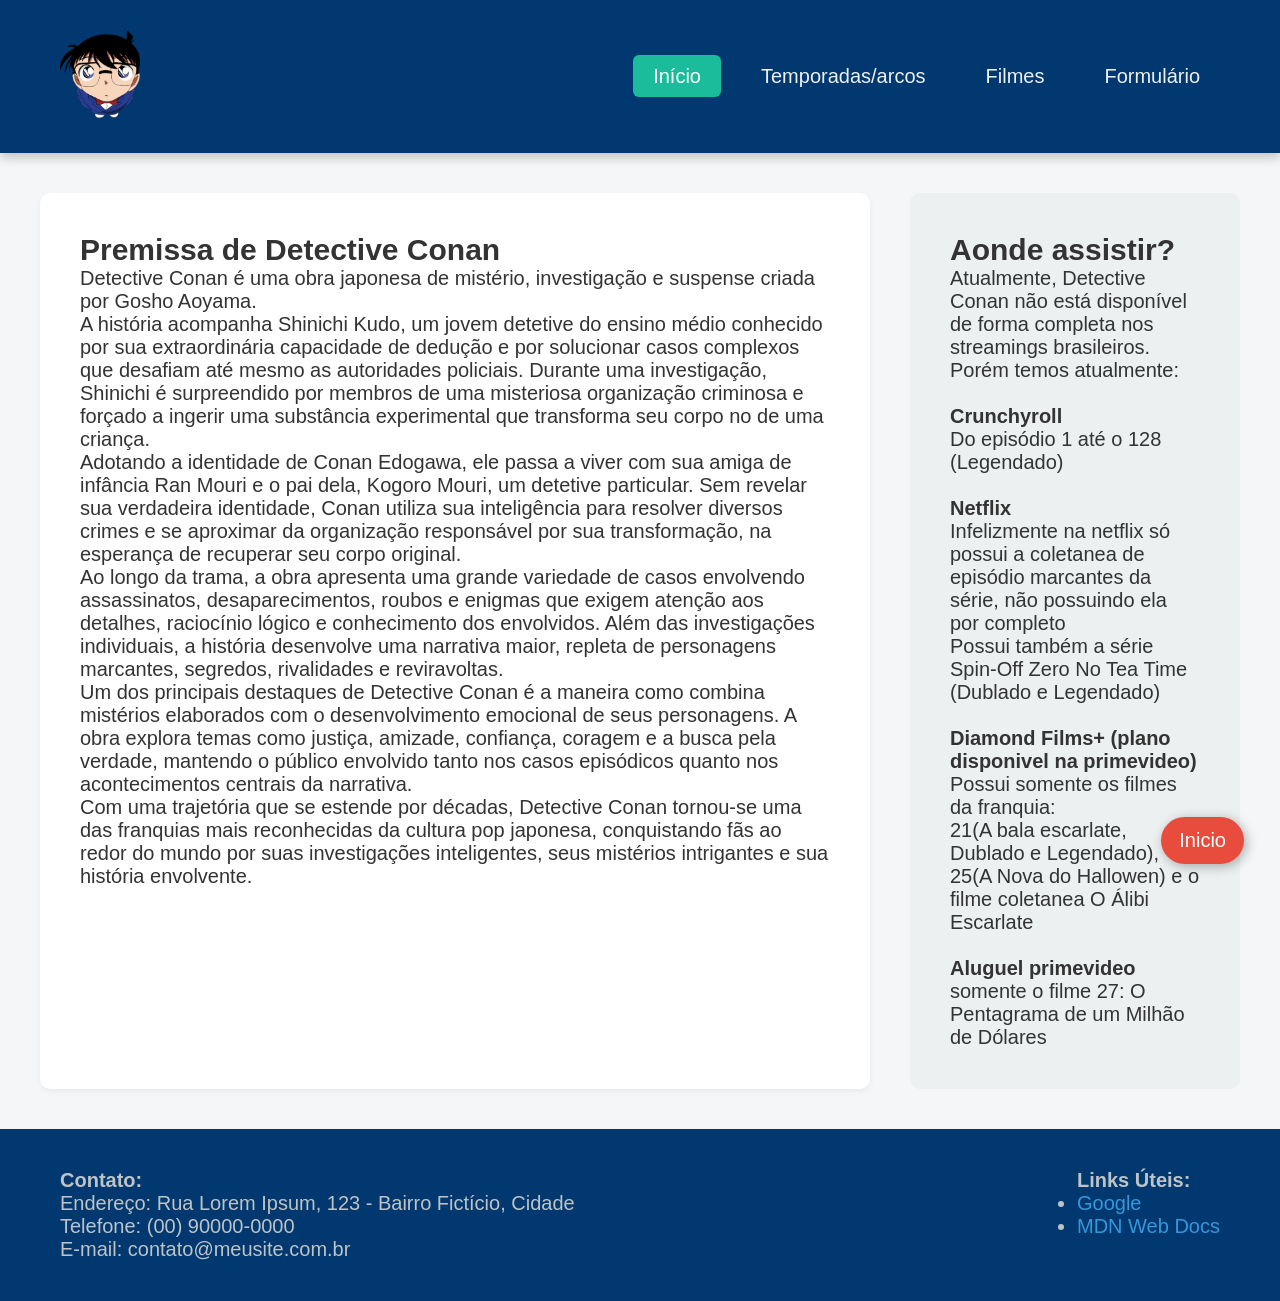
==== index.html @ d0f0fba5 "firstcommit" ====
<!DOCTYPE html>
<html lang="pt-BR">
<head>
    <meta charset="utf-8">
    <meta name="description" content="Página inicial do site sobre Detective Conan">
    <meta name="author" content="Arthur Mackedanz Ribeiro">
    <meta name="keywords" content="Detective Conan, Cronologia, Arcos, Temporadas, Episódios, Mangá, Anime, filmes">
    <title>DC - Página Inicial</title>
    <link rel="stylesheet" href="css/estilo.css">
</head>
<body>
    <header>
        <div class="logo">
            <img src="imagens/logo.png" alt="Logotipo do Site">
        </div>
        <nav>
            <ul>
                <li><a href="index.html" class="ativo">Início</a></li>
                <li><a href="pag2.html" class="">Temporadas/arcos</a></li>
                <li><a href="pag3.html" class="">Filmes</a></li>
                <li><a href="pag4.html" class="">Formulário</a></li>
            </ul>
        </nav>
    </header>
    
    <div class="container">
        
        <section id="principal">
            <h2>Premissa de Detective Conan</h2>
            <p>Detective Conan é uma obra japonesa de mistério, investigação e suspense criada por Gosho Aoyama.</p>
            <p>A história acompanha Shinichi Kudo, um jovem detetive do ensino médio conhecido por sua extraordinária capacidade de dedução e por solucionar casos complexos que desafiam até mesmo as autoridades policiais.
            Durante uma investigação, Shinichi é surpreendido por membros de uma misteriosa organização criminosa e forçado a ingerir uma substância experimental que transforma seu corpo no de uma criança. </p>
            <p>Adotando a identidade de Conan Edogawa, ele passa a viver com sua amiga de infância Ran Mouri e o pai dela, Kogoro Mouri, um detetive particular. 
            Sem revelar sua verdadeira identidade, Conan utiliza sua inteligência para resolver diversos crimes e se aproximar da organização responsável por sua transformação, na esperança de recuperar seu corpo original.</p>
            <p>Ao longo da trama, a obra apresenta uma grande variedade de casos envolvendo assassinatos, desaparecimentos, roubos e enigmas que exigem atenção aos detalhes, raciocínio lógico e conhecimento dos envolvidos. 
            Além das investigações individuais, a história desenvolve uma narrativa maior, repleta de personagens marcantes, segredos, rivalidades e reviravoltas. </p>
            <p>Um dos principais destaques de Detective Conan é a maneira como combina mistérios elaborados com o desenvolvimento emocional de seus personagens. 
            A obra explora temas como justiça, amizade, confiança, coragem e a busca pela verdade, mantendo o público envolvido tanto nos casos episódicos quanto nos acontecimentos centrais da narrativa.</p>
            <p>Com uma trajetória que se estende por décadas, Detective Conan tornou-se uma das franquias mais reconhecidas da cultura pop japonesa, conquistando fãs ao redor do mundo por suas investigações inteligentes, seus mistérios intrigantes e sua história envolvente.</p>
        </section>
        
        <aside id="secundario">
            <h2>Aonde assistir?</h2>
            <p>Atualmente, Detective Conan não está disponível de forma completa nos streamings brasileiros. Porém temos atualmente:</p>
            <br>
            <p><b>Crunchyroll</b><br>Do episódio 1 até o 128 (Legendado)</p>
            <br>
            <p><b>Netflix</b><br>Infelizmente na netflix só possui a coletanea de episódio marcantes da série, não possuindo ela por completo<br>Possui também a série
            Spin-Off Zero No Tea Time (Dublado e Legendado)</p>
            <br>
            <p><b>Diamond Films+ (plano disponivel na primevideo)</b><br>Possui somente os filmes da franquia:<br> 21(A bala escarlate, Dublado e Legendado), 25(A Nova do Hallowen) 
            e o filme coletanea O Álibi Escarlate</p>
            <br>
            <p><b>Aluguel primevideo</b> <br>somente o filme 27: O Pentagrama de um Milhão de Dólares</p>
        </aside>

    </div>

    <!-- Elemento exigido que acompanha o scroll da página -->
    <a href="#" class="btn-scroll">Inicio</a>

    <footer>
        <div class="contatos">
            <p><strong>Contato:</strong></p>
            <p>Endereço: Rua Lorem Ipsum, 123 - Bairro Fictício, Cidade</p>
            <p>Telefone: (00) 90000-0000</p>
            <p>E-mail: contato@meusite.com.br</p>
        </div>
        <div class="links">
            <p><strong>Links Úteis:</strong></p>
            <ul>
                <li><a href="https://www.google.com" target="_blank">Google</a></li>
                <li><a href="https://developer.mozilla.org" target="_blank">MDN Web Docs</a></li>
            </ul>
        </div>
    </footer>
</body>
</html>
---- css/estilo.css ----
/* Reset básico e unidades relativas */
* {
    margin: 0;
    padding: 0;
    box-sizing: border-box;
}

header .logo img{
    width: 4em;
}

body {
    font-family: Arial, Helvetica, sans-serif;
    background-color: #f4f6f7;
    color: #333333;
    font-size: 1.25em;
}

/* 1. Layout */
.container {
    display: flex;
    flex-wrap: wrap;
    max-width: 75em; /* 1200px */
    min-width: 20em; /* 320px */
    margin: 2em auto;
    padding: 0 2em; 
    min-height: 60vh;
}

header {
    background-color: #00386f;
    color: #fff;
    padding: 1.5em 3em;
    display: flex;
    justify-content: space-between;
    align-items: center;
    box-shadow: 0 0.25em 0.5em rgba(0,0,0,0.2); /* CSS3: box-shadow (4px 8px) */
}

/* CSS3: text-shadow */
header h1 {
    text-shadow: 0.06em 0.06em 0.18em rgba(255,255,255,0.3); /* 1px 1px 3px */
}

/* Navegação e links ativos */
nav ul {
    list-style: none;
    display: flex;
    gap: 1em;
}

nav a {
    color: #ecf0f1;
    text-decoration: none;
    padding: 0.5em 1em;
    border-radius: 0.3em; /* CSS3: border-radius (5px) */
    transition: background-color 0.3s;
    cursor: pointer; /* Exigência: cursor no menu */
}

nav a:hover, nav a.ativo {
    background-color: #1abc9c;
    color: #fff;
}

header nav ul li a:hover {
    background-color: #16a085;
}

/* Estrutura Principal e Secundária */
#principal {
    flex: 3;
    background-color: #fff;
    padding: 2em;
    border-radius: 0.5em; /* 8px */
    margin-right: 2em; /* 2% */
    box-shadow: 0 0.12em 0.3em rgba(0,0,0,0.05); /* 2px 5px */
}

#secundario {
    flex: 1;
    background-color: #ecf0f1;
    padding: 2em;
    border-radius: 0.5em; /* 8px */
}

/* Elemento que acompanha o scroll */
.btn-scroll {
    position: fixed; 
    bottom: 1.8em; /* 30px */
    right: 1.8em; /* 30px */
    background-color: #e74c3c;
    color: #fff;
    padding: 0.6em 0.9em; /* 10px 15px */
    border-radius: 50em; /* 50% para em */
    text-decoration: none;
    box-shadow: 0.12em 0.12em 0.6em rgba(0,0,0,0.3); /* 2px 2px 10px */
    z-index: 9999; 
}
.btn-scroll:hover {
    background-color: #c0392b;
}
.btn-top {
    bottom: 5em;
}
.btn-final {
    bottom: 1.8em;
}

/* --- ESTILO DA PÁGINA 2 (TABELA) --- */
.conteudo-tabela {
    width: 100%; 
    max-width: 75em;
    background: #fff;
    padding: 2em;
    border-radius: 0.5em; /* 8px */
}
table {
    width: 100%;
    border-collapse: collapse;
    margin-top: 1em;
}
th, td {
    border: 0.06em solid #bdc3c7; /* 1px */
    padding: 0.9em; /* 15px */
    text-align: center;
}
td[rowspan] {
    background-color: rgba(211, 211, 211, 0.093);
    text-align: center;
    vertical-align: top;
}
th {
    background-color: #00386f;
    color: #fff;
}
tbody tr:hover {
    background-color: #e7e7e7;
}
tbody td:hover {
    background-color: #aaaaaa;
    color: #fff;
    cursor: help;
}

/* --- ESTILO DA PÁGINA 3 (LISTA) --- */
.listafilmes {
    width: 100%;
    max-width: 75em;
    background: #fff;
    padding: 2em;
    border-radius: 0.5em; /* 8px */
}
.lista-filmes {
    margin-top: 1.5em;
    margin-left: 2em;
}
.lista-filmes img {
    width: 6em;
    height: 9em;
}
.lista-filmes li {
    display: flex;
    align-items: center;
}
.lista-filmes li {
    padding: 0.5em;
    margin-bottom: 0.5em;
    background-color: #f9f9f9;
    border-radius: 0.25em; /* 4px */
    transition: transform 0.2s, background-color 0.2s;
}
.lista-filmes li:hover {
    background-color: #dff9fb;
    transform: translateX(0.6em); /* 10px */
}

/* --- ESTILO DA PÁGINA 4 (FORMULÁRIO) --- */
.conteudo-formulario {
    width: 100%;
    max-width: 43.75em; /* 700px */
    margin: 0 auto;
    background: #fff;
    padding: 2em;
    border-radius: 0.5em; /* 8px */
    box-shadow: 0 0.25em 0.6em rgba(0,0,0,0.05); /* 4px 10px */
}
.grupo-campo {
    margin-top: 1.2em;
    margin-bottom: 1.2em;
    display: flex;
    flex-direction: column;
    text-align: center;
}
.grupo-campo label {
    margin-bottom: 0.4em;
    font-weight: bold;
    color: #2c3e50;
}
.grupo-campo input[type="text"],
.grupo-campo input[type="email"],
.grupo-campo input[type="tel"],
.grupo-campo select,
.grupo-campo textarea {
    padding: 0.8em;
    border: 0.06em solid #ccc; /* 1px */
    border-radius: 0.25em; /* 4px */
    font-size: 1em;
}
.opcoes-inline {
    display: flex;
    gap: 1em;
    align-items: center;
}
.opcoes-inline input {
    margin-right: 0.3em;
}
.checkbox-container {
    flex-direction: row;
    align-items: center;
    gap: 0.5em;
}
.grupo-botoes {
    display: flex;
    gap: 1em;
    margin-top: 1.5em;
}
.grupo-botoes button {
    padding: 0.8em 1.5em;
    border: none;
    border-radius: 0.25em; /* 4px */
    cursor: pointer;
    font-weight: bold;
    color: #fff;
}
button[type="submit"] { background-color: #27ae60; }
button[type="submit"]:hover { background-color: #2ecc71; }
button[type="reset"] { background-color: #c0392b; }
button[type="reset"]:hover { background-color: #e74c3c; }

/* --- FOOTER --- */
footer {
    background-color: #00386f;
    color: #bdc3c7;
    padding: 2em 3em;
    display: flex;
    justify-content: space-between;
    flex-wrap: wrap;
    clear: both;
    margin-top: 2em;
}
footer a {
    color: #3498db;
    text-decoration: none;
}
footer a:hover {
    text-decoration: underline;
}
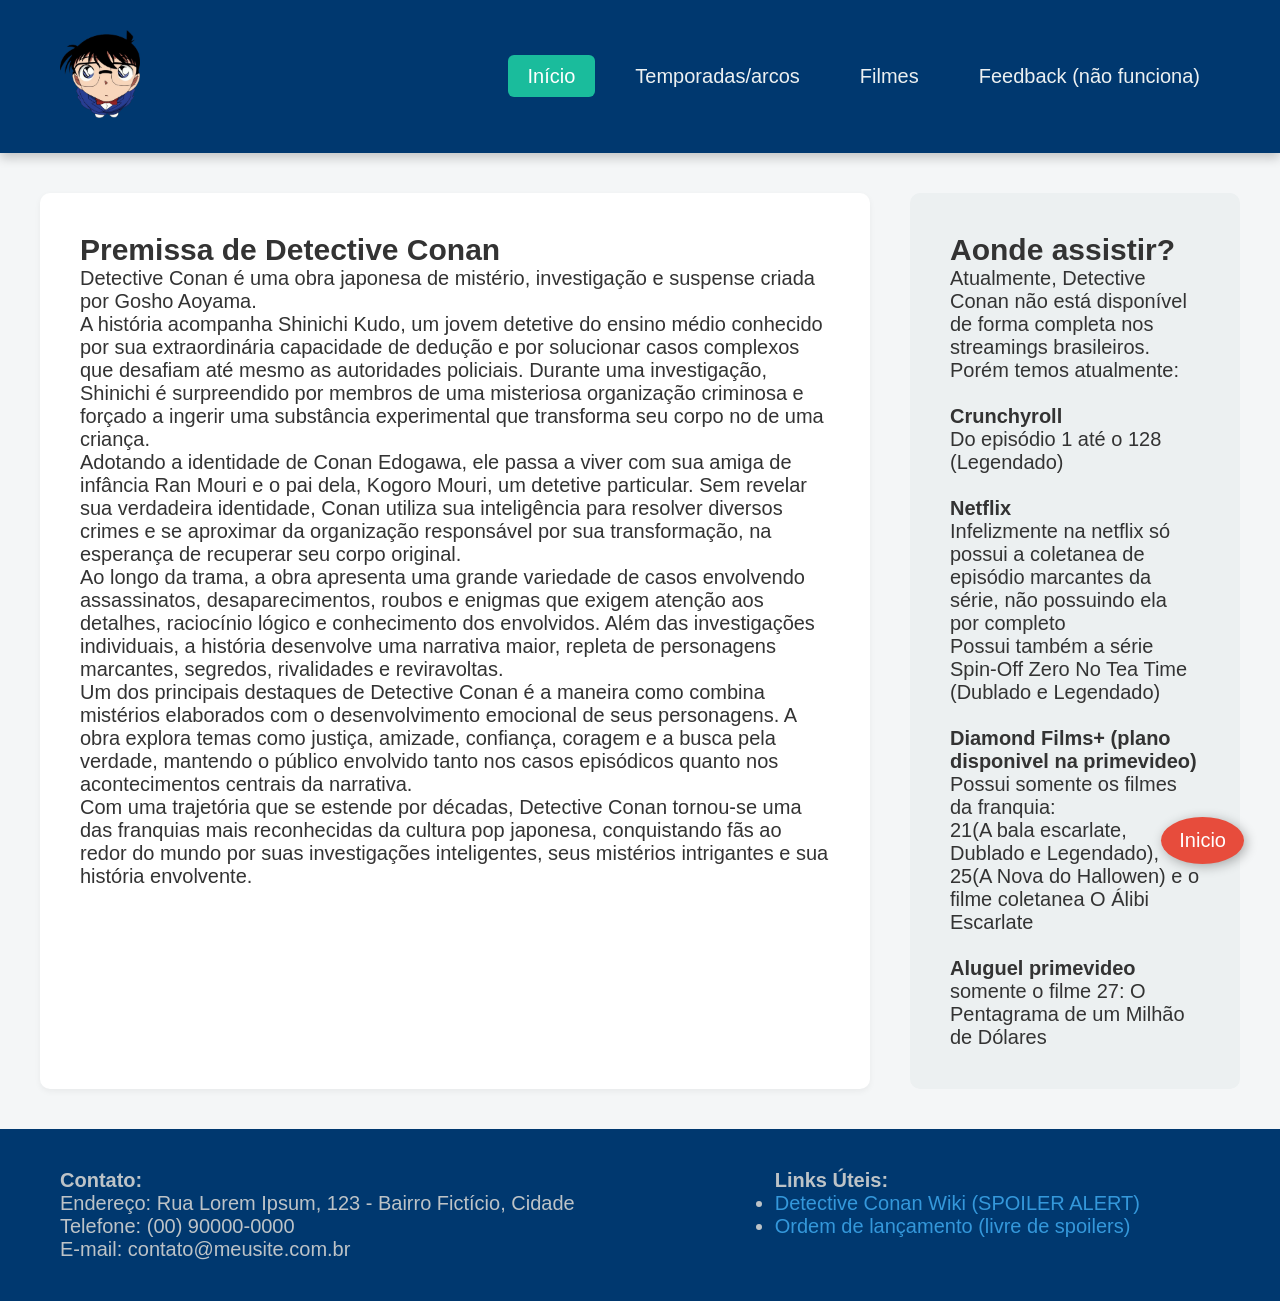
==== commit bb0b8b3e: "Melhora no visual botões e tabela" ====
--- a/index.html
+++ b/index.html
@@ -18,7 +18,7 @@
                 <li><a href="index.html" class="ativo">Início</a></li>
                 <li><a href="pag2.html" class="">Temporadas/arcos</a></li>
                 <li><a href="pag3.html" class="">Filmes</a></li>
-                <li><a href="pag4.html" class="">Formulário</a></li>
+                <li><a href="pag4.html" class="">Feedback (não funciona)</a></li>
             </ul>
         </nav>
     </header>
@@ -69,8 +69,8 @@
         <div class="links">
             <p><strong>Links Úteis:</strong></p>
             <ul>
-                <li><a href="https://www.google.com" target="_blank">Google</a></li>
-                <li><a href="https://developer.mozilla.org" target="_blank">MDN Web Docs</a></li>
+                <li><a href="https://www.detectiveconanworld.com/wiki/Main_Page" target="_blank">Detective Conan Wiki (SPOILER ALERT)</a></li>
+                <li><a href="https://dcrewatch.tumblr.com/orderguide" target="_blank">Ordem de lançamento (livre de spoilers)</a></li>
             </ul>
         </div>
     </footer>
--- a/css/estilo.css
+++ b/css/estilo.css
@@ -84,7 +84,7 @@
     border-radius: 0.5em; /* 8px */
 }
 
-/* Elemento que acompanha o scroll */
+/* Botão que acompanha o scroll */
 .btn-scroll {
     position: fixed; 
     bottom: 1.8em; /* 30px */
@@ -92,7 +92,7 @@
     background-color: #e74c3c;
     color: #fff;
     padding: 0.6em 0.9em; /* 10px 15px */
-    border-radius: 50em; /* 50% para em */
+    border-radius: 50%;
     text-decoration: none;
     box-shadow: 0.12em 0.12em 0.6em rgba(0,0,0,0.3); /* 2px 2px 10px */
     z-index: 9999; 
@@ -129,6 +129,11 @@
     background-color: rgba(211, 211, 211, 0.093);
     text-align: center;
     vertical-align: top;
+}
+.texto-rowspan {
+    position: sticky;
+    top: 1em;
+    display: block;
 }
 th {
     background-color: #00386f;
@@ -256,3 +261,6 @@
 footer a:hover {
     text-decoration: underline;
 }
+.links {
+    margin-right: 4em;
+}
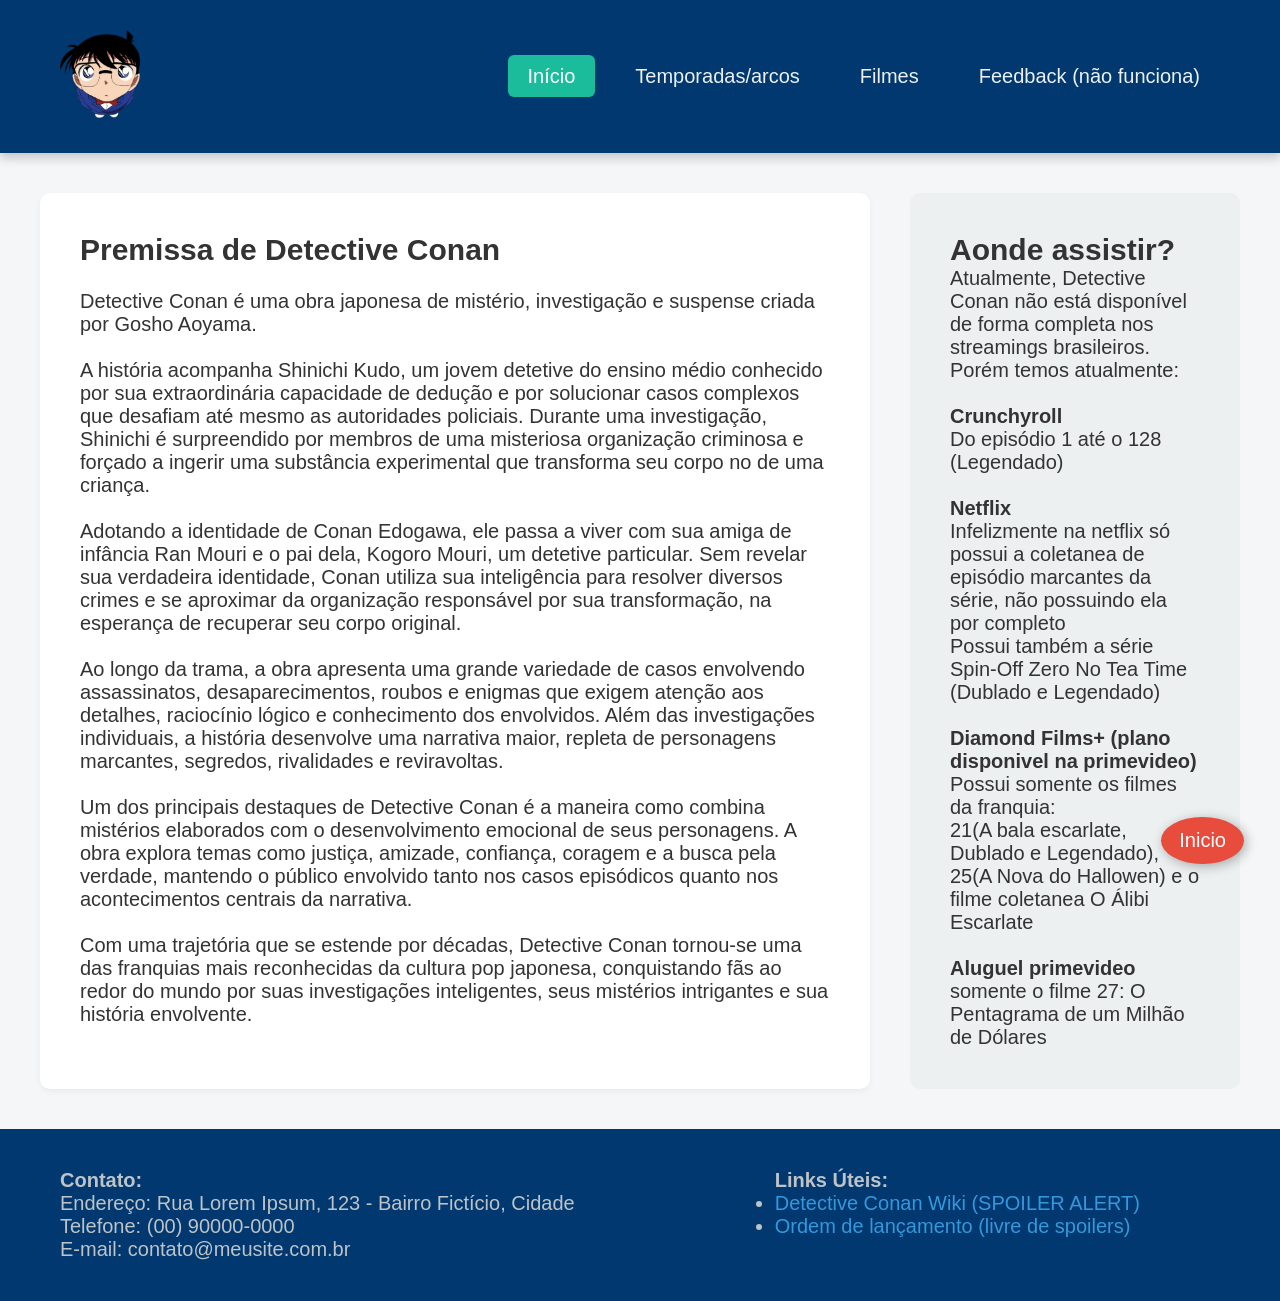
==== commit 9bc4b63f: "Muitas modificações ao ponto de dar preguiça.txt2" ====
--- a/index.html
+++ b/index.html
@@ -1,14 +1,17 @@
 <!DOCTYPE html>
 <html lang="pt-BR">
 <head>
+    <!-- Metadados identificam o conteúdo, a autoria e o idioma da página. -->
     <meta charset="utf-8">
-    <meta name="description" content="Página inicial do site sobre Detective Conan">
+    <meta name="description" content="página inicial do site sobre Detective Conan, com introdução e a informação daonde assistir os episódios e filmes">
     <meta name="author" content="Arthur Mackedanz Ribeiro">
     <meta name="keywords" content="Detective Conan, Cronologia, Arcos, Temporadas, Episódios, Mangá, Anime, filmes">
     <title>DC - Página Inicial</title>
+    <link rel="icon" href="imagens/icone.png" type="image/png">
     <link rel="stylesheet" href="css/estilo.css">
 </head>
 <body>
+    <!-- Cabeçalho com logotipo e navegação; a classe ativo destaca esta página. -->
     <header>
         <div class="logo">
             <img src="imagens/logo.png" alt="Logotipo do Site">
@@ -25,20 +28,22 @@
     
     <div class="container">
         
+        <!-- Conteúdo principal apresenta a premissa da obra. -->
         <section id="principal">
-            <h2>Premissa de Detective Conan</h2>
-            <p>Detective Conan é uma obra japonesa de mistério, investigação e suspense criada por Gosho Aoyama.</p>
+            <h2>Premissa de Detective Conan</h2><br>
+            <p>Detective Conan é uma obra japonesa de mistério, investigação e suspense criada por Gosho Aoyama.</p> <br>
             <p>A história acompanha Shinichi Kudo, um jovem detetive do ensino médio conhecido por sua extraordinária capacidade de dedução e por solucionar casos complexos que desafiam até mesmo as autoridades policiais.
-            Durante uma investigação, Shinichi é surpreendido por membros de uma misteriosa organização criminosa e forçado a ingerir uma substância experimental que transforma seu corpo no de uma criança. </p>
+            Durante uma investigação, Shinichi é surpreendido por membros de uma misteriosa organização criminosa e forçado a ingerir uma substância experimental que transforma seu corpo no de uma criança. </p> <br>
             <p>Adotando a identidade de Conan Edogawa, ele passa a viver com sua amiga de infância Ran Mouri e o pai dela, Kogoro Mouri, um detetive particular. 
-            Sem revelar sua verdadeira identidade, Conan utiliza sua inteligência para resolver diversos crimes e se aproximar da organização responsável por sua transformação, na esperança de recuperar seu corpo original.</p>
+            Sem revelar sua verdadeira identidade, Conan utiliza sua inteligência para resolver diversos crimes e se aproximar da organização responsável por sua transformação, na esperança de recuperar seu corpo original.</p><br>
             <p>Ao longo da trama, a obra apresenta uma grande variedade de casos envolvendo assassinatos, desaparecimentos, roubos e enigmas que exigem atenção aos detalhes, raciocínio lógico e conhecimento dos envolvidos. 
-            Além das investigações individuais, a história desenvolve uma narrativa maior, repleta de personagens marcantes, segredos, rivalidades e reviravoltas. </p>
+            Além das investigações individuais, a história desenvolve uma narrativa maior, repleta de personagens marcantes, segredos, rivalidades e reviravoltas. </p> <br>
             <p>Um dos principais destaques de Detective Conan é a maneira como combina mistérios elaborados com o desenvolvimento emocional de seus personagens. 
-            A obra explora temas como justiça, amizade, confiança, coragem e a busca pela verdade, mantendo o público envolvido tanto nos casos episódicos quanto nos acontecimentos centrais da narrativa.</p>
-            <p>Com uma trajetória que se estende por décadas, Detective Conan tornou-se uma das franquias mais reconhecidas da cultura pop japonesa, conquistando fãs ao redor do mundo por suas investigações inteligentes, seus mistérios intrigantes e sua história envolvente.</p>
+            A obra explora temas como justiça, amizade, confiança, coragem e a busca pela verdade, mantendo o público envolvido tanto nos casos episódicos quanto nos acontecimentos centrais da narrativa.</p><br>
+            <p>Com uma trajetória que se estende por décadas, Detective Conan tornou-se uma das franquias mais reconhecidas da cultura pop japonesa, conquistando fãs ao redor do mundo por suas investigações inteligentes, seus mistérios intrigantes e sua história envolvente.</p><br>
         </section>
         
+        <!-- Conteúdo secundário informa onde assistir à série e aos filmes. -->
         <aside id="secundario">
             <h2>Aonde assistir?</h2>
             <p>Atualmente, Detective Conan não está disponível de forma completa nos streamings brasileiros. Porém temos atualmente:</p>
@@ -56,9 +61,10 @@
 
     </div>
 
-    <!-- Elemento exigido que acompanha o scroll da página -->
+    <!-- Botão fixo que acompanha o scroll e retorna ao início da página. -->
     <a href="#" class="btn-scroll">Inicio</a>
 
+    <!-- Rodapé reúne contato e links úteis, abertos em novas abas. -->
     <footer>
         <div class="contatos">
             <p><strong>Contato:</strong></p>
--- a/css/estilo.css
+++ b/css/estilo.css
@@ -1,14 +1,17 @@
-/* Reset básico e unidades relativas */
+/* ESTILOS GERAIS — TODAS AS PÁGINAS */
+/* Remove margens padrão e padroniza o cálculo das dimensões. */
 * {
     margin: 0;
     padding: 0;
     box-sizing: border-box;
 }
 
+/* Limita o tamanho visual do logotipo no cabeçalho. */
 header .logo img{
     width: 4em;
 }
 
+/* Define tipografia, cores e tamanho base do site. */
 body {
     font-family: Arial, Helvetica, sans-serif;
     background-color: #f4f6f7;
@@ -16,7 +19,7 @@
     font-size: 1.25em;
 }
 
-/* 1. Layout */
+/* Organiza o conteúdo em um layout flexível com limites de largura. */
 .container {
     display: flex;
     flex-wrap: wrap;
@@ -27,6 +30,7 @@
     min-height: 60vh;
 }
 
+/* Alinha o logotipo e o menu no cabeçalho. */
 header {
     background-color: #00386f;
     color: #fff;
@@ -42,7 +46,7 @@
     text-shadow: 0.06em 0.06em 0.18em rgba(255,255,255,0.3); /* 1px 1px 3px */
 }
 
-/* Navegação e links ativos */
+/* Exibe os itens de navegação em linha. */
 nav ul {
     list-style: none;
     display: flex;
@@ -58,16 +62,19 @@
     cursor: pointer; /* Exigência: cursor no menu */
 }
 
+/* Destaca o link ativo e o link sob o cursor. */
 nav a:hover, nav a.ativo {
     background-color: #1abc9c;
     color: #fff;
 }
 
+/* Seletor profundo altera a cor ao passar o cursor sobre links do menu. */
 header nav ul li a:hover {
     background-color: #16a085;
 }
 
-/* Estrutura Principal e Secundária */
+/* PÁGINA 1 — INÍCIO */
+/* Dá mais espaço e destaque ao conteúdo principal. */
 #principal {
     flex: 3;
     background-color: #fff;
@@ -77,6 +84,7 @@
     box-shadow: 0 0.12em 0.3em rgba(0,0,0,0.05); /* 2px 5px */
 }
 
+/* Separa visualmente as informações complementares. */
 #secundario {
     flex: 1;
     background-color: #ecf0f1;
@@ -84,7 +92,8 @@
     border-radius: 0.5em; /* 8px */
 }
 
-/* Botão que acompanha o scroll */
+/* TODAS AS PÁGINAS — ATALHO FIXO DE NAVEGAÇÃO */
+/* Mantém o atalho visível durante a rolagem da página. */
 .btn-scroll {
     position: fixed; 
     bottom: 1.8em; /* 30px */
@@ -97,6 +106,7 @@
     box-shadow: 0.12em 0.12em 0.6em rgba(0,0,0,0.3); /* 2px 2px 10px */
     z-index: 9999; 
 }
+/* Reforça visualmente o botão fixo ao passar o cursor. */
 .btn-scroll:hover {
     background-color: #c0392b;
 }
@@ -107,7 +117,8 @@
     bottom: 1.8em;
 }
 
-/* --- ESTILO DA PÁGINA 2 (TABELA) --- */
+/* PÁGINA 2 — TEMPORADAS E ARCOS (TABELA) */
+/* Define o painel que envolve a tabela. */
 .conteudo-tabela {
     width: 100%; 
     max-width: 75em;
@@ -115,30 +126,36 @@
     padding: 2em;
     border-radius: 0.5em; /* 8px */
 }
+/* Ocupa toda a largura e une as bordas das células. */
 table {
     width: 100%;
     border-collapse: collapse;
     margin-top: 1em;
 }
+/* Formata as células da tabela. */
 th, td {
     border: 0.06em solid #bdc3c7; /* 1px */
     padding: 0.9em; /* 15px */
     text-align: center;
 }
+/* Identifica visualmente células mescladas por arco ou temporada. */
 td[rowspan] {
     background-color: rgba(211, 211, 211, 0.093);
     text-align: center;
     vertical-align: top;
 }
+/* Mantém visível o rótulo das células mescladas durante a rolagem. */
 .texto-rowspan {
     position: sticky;
     top: 1em;
     display: block;
 }
+/* Diferencia o cabeçalho das demais linhas. */
 th {
     background-color: #00386f;
     color: #fff;
 }
+/* Realça linhas e células da tabela durante a interação com o cursor. */
 tbody tr:hover {
     background-color: #e7e7e7;
 }
@@ -148,7 +165,8 @@
     cursor: help;
 }
 
-/* --- ESTILO DA PÁGINA 3 (LISTA) --- */
+/* PÁGINA 3 — FILMES (LISTA) */
+/* Define o painel que envolve os filmes. */
 .listafilmes {
     width: 100%;
     max-width: 75em;
@@ -156,18 +174,31 @@
     padding: 2em;
     border-radius: 0.5em; /* 8px */
 }
+/* Remove marcadores e espaçamento padrão da lista e adiciona o ícone. */
+.lista-filmes li::before {
+    content: "";
+    flex: 0 0 1em;
+    width: 1em;
+    height: 1em;
+    margin-right: 0.5em;
+    background: url("../imagens/icone.png") center / contain no-repeat;
+}
+/* Ajusta o recuo e o espaçamento da lista. */
 .lista-filmes {
     margin-top: 1.5em;
     margin-left: 2em;
 }
+/* Padroniza o tamanho dos cartazes dos filmes. */
 .lista-filmes img {
     width: 6em;
     height: 9em;
 }
+/* Alinha o cartaz e as informações de cada filme. */
 .lista-filmes li {
     display: flex;
     align-items: center;
 }
+/* Aplica espaçamento, fundo e transição aos itens da lista. */
 .lista-filmes li {
     padding: 0.5em;
     margin-bottom: 0.5em;
@@ -175,12 +206,14 @@
     border-radius: 0.25em; /* 4px */
     transition: transform 0.2s, background-color 0.2s;
 }
+/* Destaca cada filme quando o cursor passa sobre o item. */
 .lista-filmes li:hover {
     background-color: #dff9fb;
     transform: translateX(0.6em); /* 10px */
 }
 
-/* --- ESTILO DA PÁGINA 4 (FORMULÁRIO) --- */
+/* PÁGINA 4 — FEEDBACK (FORMULÁRIO) */
+/* Centraliza e limita a largura do formulário. */
 .conteudo-formulario {
     width: 100%;
     max-width: 43.75em; /* 700px */
@@ -190,6 +223,7 @@
     border-radius: 0.5em; /* 8px */
     box-shadow: 0 0.25em 0.6em rgba(0,0,0,0.05); /* 4px 10px */
 }
+/* Organiza os controles em grupos verticais. */
 .grupo-campo {
     margin-top: 1.2em;
     margin-bottom: 1.2em;
@@ -197,11 +231,13 @@
     flex-direction: column;
     text-align: center;
 }
+/* Destaca os rótulos dos campos. */
 .grupo-campo label {
     margin-bottom: 0.4em;
     font-weight: bold;
     color: #2c3e50;
 }
+/* Padroniza os campos de texto, seleção e mensagem. */
 .grupo-campo input[type="text"],
 .grupo-campo input[type="email"],
 .grupo-campo input[type="tel"],
@@ -212,24 +248,29 @@
     border-radius: 0.25em; /* 4px */
     font-size: 1em;
 }
+/* Mantém as opções de contato lado a lado. */
 .opcoes-inline {
     display: flex;
     gap: 1em;
     align-items: center;
 }
+/* Ajusta o espaço dos botões de opção. */
 .opcoes-inline input {
     margin-right: 0.3em;
 }
+/* Alinha a caixa de seleção com seu rótulo. */
 .checkbox-container {
     flex-direction: row;
     align-items: center;
     gap: 0.5em;
 }
+/* Organiza os botões de envio e limpeza. */
 .grupo-botoes {
     display: flex;
     gap: 1em;
     margin-top: 1.5em;
 }
+/* Padroniza a aparência e a interação dos botões. */
 .grupo-botoes button {
     padding: 0.8em 1.5em;
     border: none;
@@ -238,12 +279,14 @@
     font-weight: bold;
     color: #fff;
 }
+/* Diferencia visualmente as ações de envio e limpeza. */
 button[type="submit"] { background-color: #27ae60; }
 button[type="submit"]:hover { background-color: #2ecc71; }
 button[type="reset"] { background-color: #c0392b; }
 button[type="reset"]:hover { background-color: #e74c3c; }
 
-/* --- FOOTER --- */
+/* TODAS AS PÁGINAS — RODAPÉ COM CONTATO E LINKS ÚTEIS */
+/* Distribui as informações do rodapé em colunas flexíveis. */
 footer {
     background-color: #00386f;
     color: #bdc3c7;
@@ -254,6 +297,7 @@
     clear: both;
     margin-top: 2em;
 }
+/* Define a cor dos links úteis e o destaque ao passar o cursor. */
 footer a {
     color: #3498db;
     text-decoration: none;
